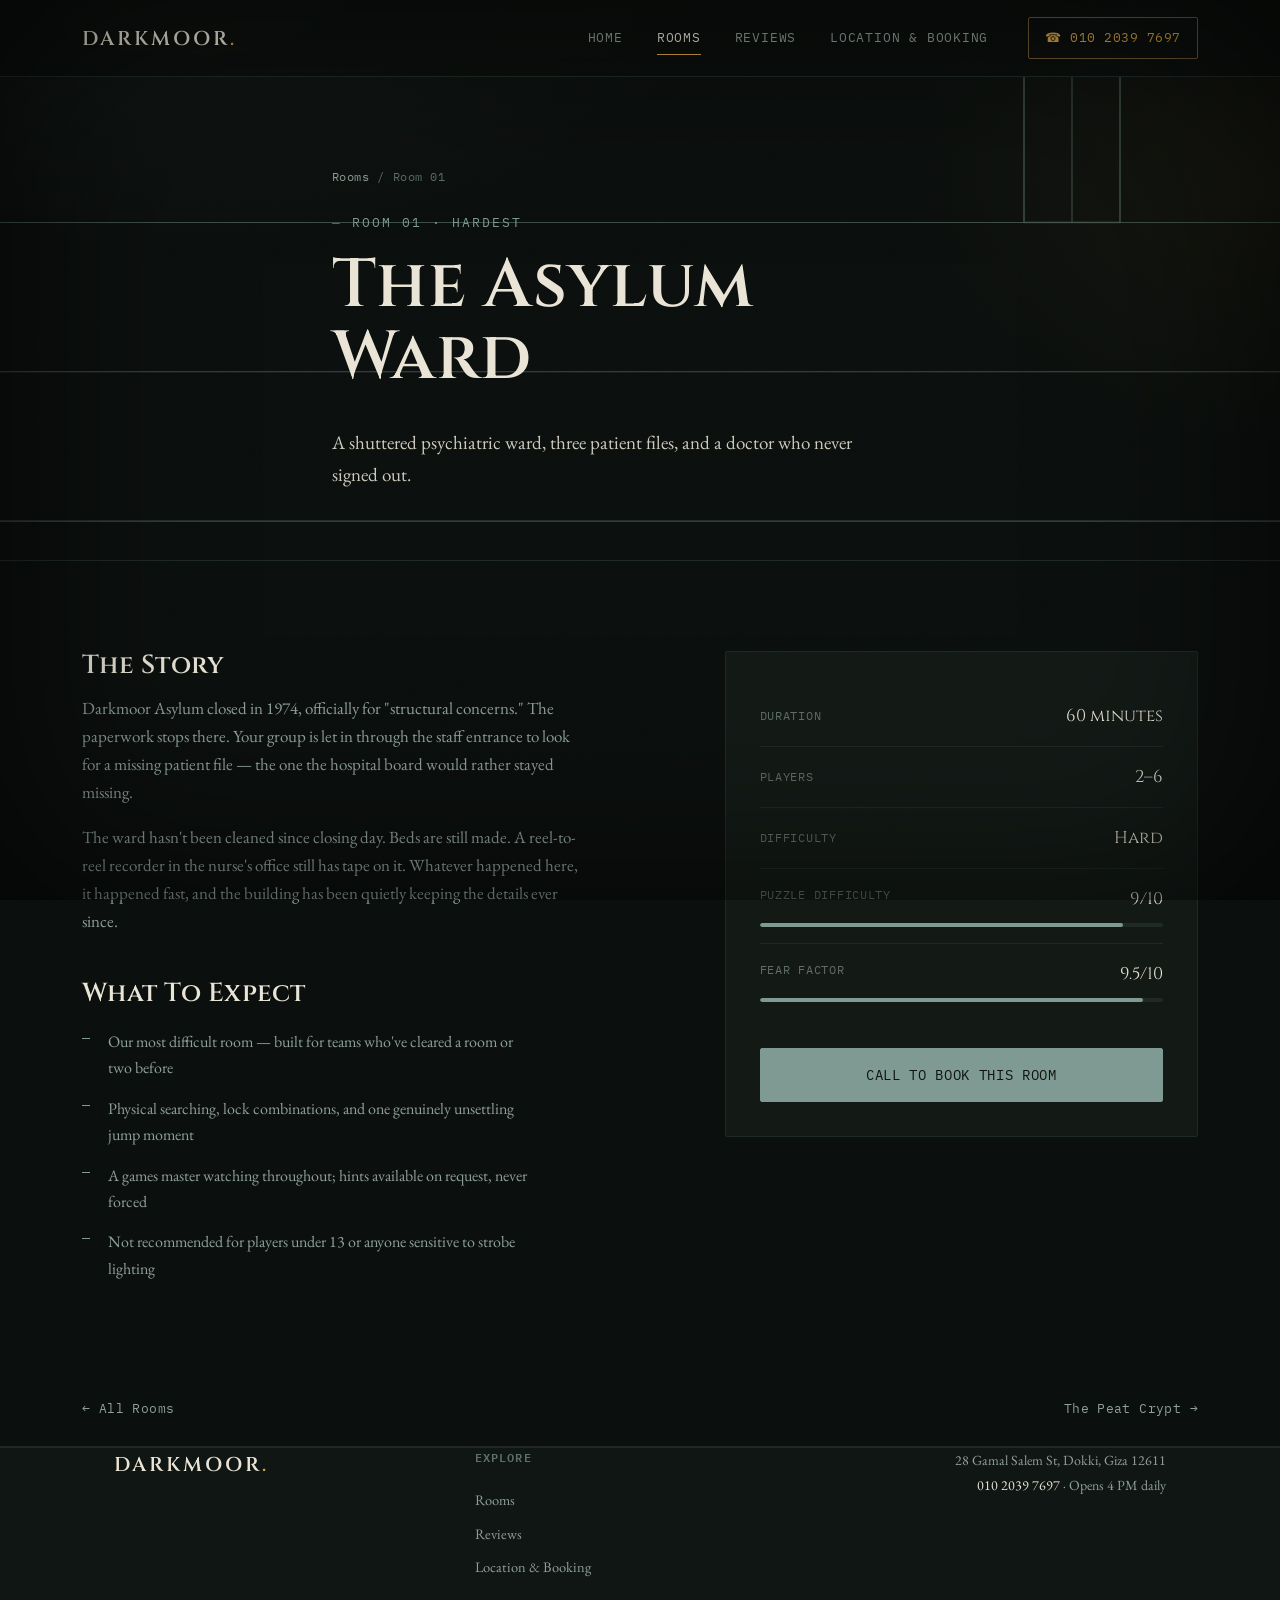
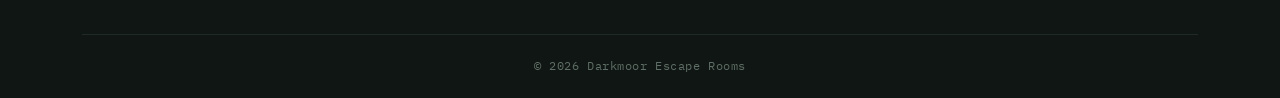
==== asylum-ward.html @ d8e2b0bd "Add files via upload" ====
<!DOCTYPE html>
<html lang="en" dir="ltr">
<head>
<meta charset="UTF-8">
<meta name="viewport" content="width=device-width, initial-scale=1.0">
<title>The Asylum Ward — Darkmoor Escape Rooms</title>
<meta name="description" content="The Asylum Ward: Darkmoor's hardest room. A shuttered psychiatric ward for 2–6 players, 60 minutes.">
<link rel="preconnect" href="https://fonts.googleapis.com">
<link rel="preconnect" href="https://fonts.gstatic.com" crossorigin>
<link href="https://fonts.googleapis.com/css2?family=Cinzel:wght@400;500;600;700&family=Cinzel+Decorative:wght@700;900&family=EB+Garamond:ital,wght@0,400;0,500;0,600;1,400&family=IBM+Plex+Mono:wght@400;500&display=swap" rel="stylesheet">
<link rel="stylesheet" href="styles.css">
</head>
<body class="room-asylum">

<div class="grain" aria-hidden="true"></div>

<header class="site">
  <div class="nav">
    <a href="index.html" class="brand"><span class="mark">DARKMOOR<span class="dot">.</span></span></a>
    <button class="nav-toggle" aria-label="Toggle menu" aria-expanded="false"><span></span><span></span><span></span></button>
    <nav class="links" aria-label="Primary">
      <a href="index.html">Home</a>
      <a href="rooms.html" aria-current="page">Rooms</a>
      <a href="reviews.html">Reviews</a>
      <a href="location.html">Location &amp; Booking</a>
    </nav>
    <a class="nav-call" href="tel:01020397697">☎ 010 2039 7697</a>
  </div>
</header>

<main>
  <section class="room-hero">
    <svg class="room-hero-art" viewBox="0 0 1200 700" preserveAspectRatio="xMidYMid slice" aria-hidden="true">
      <line x1="0" y1="120" x2="1200" y2="120" stroke="#3a4a42" stroke-width="1"/>
      <line x1="0" y1="260" x2="1200" y2="260" stroke="#3a4a42" stroke-width="1"/>
      <line x1="0" y1="400" x2="1200" y2="400" stroke="#3a4a42" stroke-width="1"/>
      <line x1="0" y1="540" x2="1200" y2="540" stroke="#3a4a42" stroke-width="1"/>
      <rect x="960" y="120" width="90" height="140" fill="none" stroke="#7e9a92" stroke-width="1.4"/>
      <line x1="1005" y1="120" x2="1005" y2="260" stroke="#7e9a92" stroke-width="1"/>
    </svg>
    <div class="wrap room-hero-content">
      <div class="breadcrumb"><a href="rooms.html">Rooms</a><span class="sep">/</span>Room 01</div>
      <span class="eyebrow">Room 01 · Hardest</span>
      <h1>The Asylum Ward</h1>
      <p class="lede">A shuttered psychiatric ward, three patient files, and a doctor who never signed out.</p>
    </div>
  </section>

  <section class="room-body">
    <div class="wrap grid">
      <div>
        <h2 style="font-size:26px;">The Story</h2>
        <p>Darkmoor Asylum closed in 1974, officially for "structural concerns." The paperwork stops there. Your group is let in through the staff entrance to look for a missing patient file — the one the hospital board would rather stayed missing.</p>
        <p>The ward hasn't been cleaned since closing day. Beds are still made. A reel-to-reel recorder in the nurse's office still has tape on it. Whatever happened here, it happened fast, and the building has been quietly keeping the details ever since.</p>

        <h2 style="font-size:26px; margin-top:44px;">What To Expect</h2>
        <ul class="expect">
          <li>Our most difficult room — built for teams who've cleared a room or two before</li>
          <li>Physical searching, lock combinations, and one genuinely unsettling jump moment</li>
          <li>A games master watching throughout; hints available on request, never forced</li>
          <li>Not recommended for players under 13 or anyone sensitive to strobe lighting</li>
        </ul>
      </div>

      <aside class="spec-panel">
        <div class="row"><span class="k">Duration</span><span class="v">60 minutes</span></div>
        <div class="row"><span class="k">Players</span><span class="v">2–6</span></div>
        <div class="row"><span class="k">Difficulty</span><span class="v">Hard</span></div>
        <div class="row" style="display:block;">
          <div style="display:flex; justify-content:space-between;"><span class="k">Puzzle Difficulty</span><span class="v">9/10</span></div>
          <div class="gauge"><i style="width:90%;"></i></div>
        </div>
        <div class="row" style="display:block; border-bottom:none;">
          <div style="display:flex; justify-content:space-between;"><span class="k">Fear Factor</span><span class="v">9.5/10</span></div>
          <div class="gauge"><i style="width:95%;"></i></div>
        </div>
        <a class="btn btn-primary" href="tel:01020397697">Call to Book This Room</a>
      </aside>
    </div>
  </section>

  <section class="room-nav-strip">
    <div class="wrap">
      <a href="rooms.html">← All Rooms</a>
      <a class="next" href="peat-crypt.html">The Peat Crypt →</a>
    </div>
  </section>
</main>

<footer class="site">
  <div class="wrap">
    <div class="foot-grid" style="border-top:none; padding-top:0;">
      <a href="index.html" class="brand"><span class="mark">DARKMOOR<span class="dot">.</span></span></a>
      <div class="foot-col">
        <h4>Explore</h4>
        <a href="rooms.html">Rooms</a>
        <a href="reviews.html">Reviews</a>
        <a href="location.html">Location &amp; Booking</a>
      </div>
      <div class="foot-meta">
        28 Gamal Salem St, Dokki, Giza 12611<br>
        <a href="tel:01020397697">010 2039 7697</a> · Opens 4 PM daily
      </div>
    </div>
    <div class="foot-bottom">© 2026 Darkmoor Escape Rooms</div>
  </div>
</footer>

<script src="main.js"></script>
</body>
</html>
---- styles.css ----
/* ==========================================================================
   DARKMOOR ESCAPE ROOMS
   Tokens: bg #0d1210 / panel #141b17 / ink #e9e4d6 / dim #93a099
   line #3a4a42 / gold #d9a441
   Room accents — asylum #7e9a92 · crypt #c2a15a · lab #93a563 · cottage #c97a43
   Display: Cinzel Decorative · Heading: Cinzel · Body: EB Garamond · Data: IBM Plex Mono
   ========================================================================== */

:root{
  --bg: #0b0f0d;
  --bg-alt: #101613;
  --panel: #131a16;
  --panel-2: #17201b;
  --ink: #e9e4d6;
  --dim: #8fa098;
  --dim-2: #5f6f67;
  --line: #2c3a34;
  --line-soft: #202a25;
  --gold: #d9a441;
  --gold-soft: #a9863f;
  --gold-dim: #6e5a30;

  --asylum: #7e9a92;
  --crypt: #c2a15a;
  --lab: #93a563;
  --cottage: #c97a43;
  --accent: var(--gold);

  --display: 'Cinzel Decorative', 'Cinzel', serif;
  --heading: 'Cinzel', serif;
  --body: 'EB Garamond', serif;
  --mono: 'IBM Plex Mono', monospace;
  --arabic: 'Traditional Arabic', 'Segoe UI', Tahoma, serif;

  --wrap: 1180px;
  --ease: cubic-bezier(.22,.7,.2,1);
}

*, *::before, *::after{ box-sizing: border-box; }
html{ scroll-behavior: smooth; }
@media (prefers-reduced-motion: reduce){
  html{ scroll-behavior: auto; }
  *, *::before, *::after{ animation-duration: 0.001ms !important; animation-iteration-count: 1 !important; transition-duration: 0.001ms !important; scroll-behavior: auto !important; }
}

body{
  margin: 0;
  background: var(--bg);
  color: var(--ink);
  font-family: var(--body);
  font-size: 17px;
  line-height: 1.65;
  -webkit-font-smoothing: antialiased;
  overflow-x: hidden;
}

/* ---- background wash ---------------------------------------------- */
body{
  background-image:
    radial-gradient(ellipse 900px 500px at 15% -5%, rgba(126,154,146,0.07), transparent 60%),
    radial-gradient(ellipse 700px 500px at 100% 20%, rgba(217,164,65,0.05), transparent 55%);
  background-attachment: fixed;
}

a{ color: inherit; text-decoration: none; }
ul{ margin: 0; padding: 0; list-style: none; }
img, svg{ display: block; max-width: 100%; }
button{ font: inherit; color: inherit; background: none; border: none; cursor: pointer; }
input, select, textarea{ font: inherit; color: inherit; }

h1, h2, h3, h4{
  font-family: var(--heading);
  font-weight: 600;
  letter-spacing: 0.01em;
  margin: 0 0 0.5em;
  color: var(--ink);
}
h1{ font-size: clamp(38px, 6vw, 68px); line-height: 1.05; letter-spacing: 0.005em; }
h2{ font-size: clamp(28px, 3.6vw, 42px); line-height: 1.15; }
h3{ font-family: var(--heading); font-size: 22px; font-weight: 600; }

p{ margin: 0 0 1em; color: var(--dim); max-width: 62ch; }
p:last-child{ margin-bottom: 0; }

.wrap{ max-width: var(--wrap); margin: 0 auto; padding: 0 32px; }

.eyebrow{
  display: inline-block;
  font-family: var(--mono);
  font-size: 12.5px;
  letter-spacing: 0.16em;
  text-transform: uppercase;
  color: var(--gold);
  margin-bottom: 18px;
}
.eyebrow::before{ content: '— '; color: var(--gold-dim); }

.lede{ font-size: 19px; color: var(--ink); opacity: 0.88; max-width: 58ch; }

/* ---- grain / atmosphere overlay ------------------------------------ */
.grain{
  position: fixed;
  inset: 0;
  z-index: 999;
  pointer-events: none;
  opacity: 0.05;
  mix-blend-mode: overlay;
  background-image: url("data:image/svg+xml;utf8,<svg xmlns='http://www.w3.org/2000/svg' width='180' height='180'><filter id='n'><feTurbulence type='fractalNoise' baseFrequency='0.9' numOctaves='2' stitchTiles='stitch'/></filter><rect width='100%25' height='100%25' filter='url(%23n)'/></svg>");
  animation: grain-shift 9s steps(6) infinite;
}
@keyframes grain-shift{
  0%{ transform: translate(0,0); }
  20%{ transform: translate(-2%,2%); }
  40%{ transform: translate(2%,-1%); }
  60%{ transform: translate(-1%,-2%); }
  80%{ transform: translate(2%,1%); }
  100%{ transform: translate(0,0); }
}
body::after{
  content: '';
  position: fixed;
  inset: 0;
  z-index: 998;
  pointer-events: none;
  box-shadow: inset 0 0 220px rgba(0,0,0,0.75);
}

/* ==========================================================================
   HEADER / NAV
   ========================================================================== */
header.site{
  position: sticky;
  top: 0;
  z-index: 500;
  background: rgba(11,15,13,0.82);
  backdrop-filter: blur(10px);
  -webkit-backdrop-filter: blur(10px);
  border-bottom: 1px solid var(--line-soft);
}
.nav{
  max-width: var(--wrap);
  margin: 0 auto;
  padding: 0 32px;
  height: 76px;
  display: flex;
  align-items: center;
  gap: 40px;
}
.brand{ display: flex; align-items: center; margin-right: auto; }
.brand .mark{
  font-family: var(--heading);
  font-weight: 600;
  font-size: 20px;
  letter-spacing: 0.15em;
  color: var(--ink);
}
.brand .dot{ color: var(--gold); }

.links{ display: flex; gap: 34px; }
.links a{
  font-family: var(--mono);
  font-size: 13px;
  letter-spacing: 0.06em;
  text-transform: uppercase;
  color: var(--dim);
  position: relative;
  padding: 6px 0;
  transition: color 0.2s var(--ease);
}
.links a::after{
  content: '';
  position: absolute;
  left: 0; right: 100%;
  bottom: 0;
  height: 1px;
  background: var(--gold);
  transition: right 0.28s var(--ease);
}
.links a:hover, .links a[aria-current="page"]{ color: var(--ink); }
.links a:hover::after, .links a[aria-current="page"]::after{ right: 0; }

.nav-call{
  font-family: var(--mono);
  font-size: 13px;
  letter-spacing: 0.04em;
  color: var(--gold);
  white-space: nowrap;
  border: 1px solid var(--gold-dim);
  padding: 9px 16px;
  border-radius: 2px;
  transition: background 0.2s var(--ease), border-color 0.2s var(--ease);
}
.nav-call:hover{ background: rgba(217,164,65,0.1); border-color: var(--gold); }

.nav-toggle{
  display: none;
  width: 34px; height: 34px;
  position: relative;
  flex-shrink: 0;
}
.nav-toggle span{
  position: absolute;
  left: 6px; right: 6px;
  height: 1px;
  background: var(--ink);
  transition: transform 0.25s var(--ease), opacity 0.2s var(--ease), top 0.25s var(--ease);
}
.nav-toggle span:nth-child(1){ top: 11px; }
.nav-toggle span:nth-child(2){ top: 17px; }
.nav-toggle span:nth-child(3){ top: 23px; }
.nav-toggle[aria-expanded="true"] span:nth-child(1){ top: 17px; transform: rotate(45deg); }
.nav-toggle[aria-expanded="true"] span:nth-child(2){ opacity: 0; }
.nav-toggle[aria-expanded="true"] span:nth-child(3){ top: 17px; transform: rotate(-45deg); }

/* ==========================================================================
   BUTTONS
   ========================================================================== */
.btn{
  display: inline-flex;
  align-items: center;
  gap: 8px;
  font-family: var(--mono);
  font-size: 13.5px;
  letter-spacing: 0.05em;
  text-transform: uppercase;
  padding: 15px 26px;
  border-radius: 2px;
  transition: transform 0.2s var(--ease), background 0.2s var(--ease), border-color 0.2s var(--ease), color 0.2s var(--ease);
  white-space: nowrap;
}
.btn-primary{
  background: var(--gold);
  color: #171008;
  border: 1px solid var(--gold);
}
.btn-primary:hover{ background: #e9b656; transform: translateY(-1px); }
.btn-ghost{
  background: transparent;
  color: var(--ink);
  border: 1px solid var(--line);
}
.btn-ghost:hover{ border-color: var(--gold-soft); color: var(--gold); transform: translateY(-1px); }

.hero-actions{ display: flex; gap: 16px; flex-wrap: wrap; margin-top: 34px; }

/* ==========================================================================
   HOME HERO
   ========================================================================== */
.hero{
  position: relative;
  min-height: 92vh;
  display: flex;
  align-items: center;
  justify-content: center;
  overflow: hidden;
  border-bottom: 1px solid var(--line-soft);
}
.hero-topo{
  position: absolute;
  inset: 0;
  width: 100%; height: 100%;
  opacity: 0.55;
}
.hero-lantern-path{
  opacity: 0.85;
  stroke-dasharray: 6 10;
  animation: lantern-flicker 5s ease-in-out infinite, lantern-travel 14s linear infinite;
  filter: drop-shadow(0 0 6px rgba(217,164,65,0.55));
}
@keyframes lantern-flicker{
  0%, 100%{ opacity: 0.55; }
  8%{ opacity: 0.9; }
  20%{ opacity: 0.5; }
  32%{ opacity: 0.95; }
  50%{ opacity: 0.6; }
  74%{ opacity: 0.85; }
}
@keyframes lantern-travel{
  to{ stroke-dashoffset: -320; }
}

.hero-content{
  position: relative;
  z-index: 2;
  text-align: center;
  max-width: 760px;
  padding: 0 24px;
}
.hero-content h1{
  font-family: var(--display);
  font-weight: 700;
  font-size: clamp(52px, 10vw, 108px);
  letter-spacing: 0.03em;
  color: var(--ink);
  text-shadow: 0 0 40px rgba(217,164,65,0.18);
}
.hero-content h1 span{ color: var(--gold); }
.hero-content .eyebrow{ display: block; margin-bottom: 22px; }
.arabic-name{
  font-family: var(--arabic);
  font-size: 18px;
  color: var(--dim);
  letter-spacing: 0.02em;
  margin: 10px 0 0;
}
.tagline{
  font-family: var(--body);
  font-style: italic;
  font-size: 20px;
  color: var(--ink);
  opacity: 0.85;
  margin: 26px auto 0;
  max-width: 46ch;
}
.hero .hero-actions{ justify-content: center; }

.hero-rating{
  margin-top: 38px;
  display: flex;
  align-items: center;
  justify-content: center;
  gap: 12px;
  font-family: var(--mono);
  font-size: 12.5px;
  color: var(--dim);
  letter-spacing: 0.03em;
}
.hero-rating .stars{ color: var(--gold); letter-spacing: 2px; font-size: 14px; }

.scroll-cue{
  position: absolute;
  bottom: 30px;
  left: 50%;
  transform: translateX(-50%);
  font-family: var(--mono);
  font-size: 11px;
  letter-spacing: 0.12em;
  text-transform: uppercase;
  color: var(--dim-2);
  animation: cue-bob 2.4s ease-in-out infinite;
}
@keyframes cue-bob{
  0%, 100%{ transform: translate(-50%, 0); opacity: 0.5; }
  50%{ transform: translate(-50%, 8px); opacity: 1; }
}

/* ==========================================================================
   SECTION LAYOUT GENERICS
   ========================================================================== */
section{ padding: 100px 0; }
.section-head{ max-width: 640px; margin-bottom: 56px; }
.section-head p{ margin-top: 14px; }

.grid{
  display: grid;
  grid-template-columns: 1.1fr 0.9fr;
  gap: 64px;
  align-items: start;
}

/* ---- overview ------------------------------------------------------ */
.overview{ border-bottom: 1px solid var(--line-soft); }
.overview .grid{ align-items: center; }
.stat-row{
  display: flex;
  gap: 44px;
  margin-top: 40px;
  padding-top: 32px;
  border-top: 1px solid var(--line-soft);
}
.stat{ display: flex; flex-direction: column; }
.stat .n{ font-family: var(--heading); font-size: 38px; color: var(--gold); line-height: 1; }
.stat .l{ font-family: var(--mono); font-size: 11.5px; letter-spacing: 0.06em; text-transform: uppercase; color: var(--dim-2); margin-top: 8px; }

.seal-frame{
  aspect-ratio: 1;
  max-width: 320px;
  margin: 0 auto;
  border: 1px solid var(--line);
  border-radius: 50%;
  display: flex;
  align-items: center;
  justify-content: center;
  position: relative;
}
.seal-frame::before{
  content: '';
  position: absolute;
  inset: 16px;
  border: 1px solid var(--line-soft);
  border-radius: 50%;
}
.seal-frame .inner{ display: flex; flex-direction: column; align-items: center; gap: 6px; }
.seal-frame .big{ font-family: var(--display); font-size: 52px; color: var(--gold); line-height: 1; }
.seal-frame .stars{ color: var(--gold); letter-spacing: 3px; font-size: 15px; }
.seal-frame .sub{ font-family: var(--mono); font-size: 11px; letter-spacing: 0.1em; text-transform: uppercase; color: var(--dim-2); margin-top: 4px; }

/* ==========================================================================
   ROOM CARDS
   ========================================================================== */
.room-list{
  display: grid;
  grid-template-columns: repeat(2, 1fr);
  border-top: 1px solid var(--line-soft);
  border-left: 1px solid var(--line-soft);
}
.room-card{
  --room-accent: var(--gold);
  position: relative;
  padding: 44px 40px;
  border-right: 1px solid var(--line-soft);
  border-bottom: 1px solid var(--line-soft);
  display: flex;
  flex-direction: column;
  min-height: 300px;
  transition: background 0.3s var(--ease);
  overflow: hidden;
}
.room-card::before{
  content: '';
  position: absolute;
  top: 0; left: 0; right: 0;
  height: 2px;
  background: var(--room-accent);
  transform: scaleX(0);
  transform-origin: left;
  transition: transform 0.4s var(--ease);
}
.room-card:hover{ background: var(--panel); }
.room-card:hover::before{ transform: scaleX(1); }
.room-card:nth-child(1){ --room-accent: var(--asylum); }
.room-card:nth-child(2){ --room-accent: var(--crypt); }
.room-card:nth-child(3){ --room-accent: var(--lab); }
.room-card:nth-child(4){ --room-accent: var(--cottage); }

.room-card .index{
  font-family: var(--mono);
  font-size: 12px;
  letter-spacing: 0.1em;
  color: var(--room-accent);
}
.room-card h3{ margin: 14px 0 12px; font-size: 25px; }
.room-card .desc{ font-size: 15.5px; margin-bottom: auto; }
.room-meta{
  display: flex;
  gap: 26px;
  margin: 28px 0 20px;
  padding-top: 20px;
  border-top: 1px solid var(--line-soft);
}
.room-meta span{
  display: flex;
  flex-direction: column;
  font-family: var(--mono);
  font-size: 10.5px;
  letter-spacing: 0.06em;
  text-transform: uppercase;
  color: var(--dim-2);
  gap: 4px;
}
.room-meta b{ font-size: 16px; color: var(--ink); font-weight: 500; }
.room-card .enter{
  font-family: var(--mono);
  font-size: 13px;
  letter-spacing: 0.04em;
  color: var(--room-accent);
  display: flex;
  align-items: center;
  gap: 8px;
  transition: gap 0.25s var(--ease);
}
.room-card:hover .enter{ gap: 14px; }

/* ==========================================================================
   REVIEWS (shared: home + reviews page)
   ========================================================================== */
.review-grid{
  display: grid;
  grid-template-columns: repeat(3, 1fr);
  gap: 24px;
}
.review-card{
  background: var(--panel);
  border: 1px solid var(--line-soft);
  padding: 30px 28px;
  border-radius: 2px;
  display: flex;
  flex-direction: column;
}
.review-card .stars{ color: var(--gold); letter-spacing: 3px; font-size: 14px; margin-bottom: 16px; }
.review-card p{
  font-style: italic;
  color: var(--ink);
  opacity: 0.9;
  font-size: 16.5px;
  margin-bottom: 20px;
}
.review-card .who{
  margin-top: auto;
  font-family: var(--mono);
  font-size: 12px;
  letter-spacing: 0.03em;
  color: var(--dim-2);
  padding-top: 16px;
  border-top: 1px solid var(--line-soft);
}

.review-filter{
  display: flex;
  flex-wrap: wrap;
  gap: 10px;
  margin-bottom: 44px;
}
.chip{
  font-family: var(--mono);
  font-size: 12.5px;
  letter-spacing: 0.04em;
  text-transform: uppercase;
  padding: 9px 18px;
  border: 1px solid var(--line);
  border-radius: 999px;
  color: var(--dim);
  transition: all 0.2s var(--ease);
}
.chip:hover{ border-color: var(--gold-soft); color: var(--ink); }
.chip[aria-pressed="true"]{ background: var(--gold); border-color: var(--gold); color: #171008; }
.review-card[hidden]{ display: none; }

/* ==========================================================================
   LOCATION
   ========================================================================== */
.loc-grid{
  display: grid;
  grid-template-columns: 1fr 1fr;
  gap: 40px;
  align-items: stretch;
}
.card-panel{
  background: var(--panel);
  border: 1px solid var(--line-soft);
  padding: 40px;
  border-radius: 2px;
}
.field{ margin-bottom: 26px; }
.field .k{
  font-family: var(--mono);
  font-size: 11px;
  letter-spacing: 0.1em;
  text-transform: uppercase;
  color: var(--dim-2);
  margin-bottom: 8px;
}
.field .v{ font-size: 18px; color: var(--ink); }
.field .v.mono{ font-family: var(--mono); font-size: 16px; }
.field .v.arabic{ font-family: var(--arabic); font-size: 17px; direction: rtl; }
.field .v a:hover{ color: var(--gold); }

table.hours{ width: 100%; border-collapse: collapse; font-size: 15px; }
table.hours td{ padding: 9px 0; border-bottom: 1px solid var(--line-soft); color: var(--dim); }
table.hours td:last-child{ text-align: right; font-family: var(--mono); font-size: 13.5px; color: var(--ink); }
table.hours tr:last-child td{ border-bottom: none; }
table.hours tr.today td{ color: var(--gold); }
table.hours tr.today td:last-child{ color: var(--gold); }

.map-render{
  position: relative;
  border: 1px solid var(--line-soft);
  border-radius: 2px;
  overflow: hidden;
  min-height: 320px;
  background: var(--bg-alt);
}
.map-render svg{ position: absolute; inset: 0; width: 100%; height: 100%; opacity: 0.6; }
.map-render .pin{
  position: absolute;
  top: 50%; left: 50%;
  transform: translate(-50%, -50%);
  display: flex;
  flex-direction: column;
  align-items: center;
  gap: 8px;
}
.map-render .dot{
  width: 14px; height: 14px;
  border-radius: 50%;
  background: var(--gold);
  box-shadow: 0 0 0 6px rgba(217,164,65,0.18), 0 0 24px rgba(217,164,65,0.55);
  animation: pin-pulse 2.6s ease-in-out infinite;
}
@keyframes pin-pulse{
  0%, 100%{ box-shadow: 0 0 0 6px rgba(217,164,65,0.18), 0 0 24px rgba(217,164,65,0.55); }
  50%{ box-shadow: 0 0 0 10px rgba(217,164,65,0.08), 0 0 32px rgba(217,164,65,0.75); }
}
.map-render .label{ font-family: var(--heading); font-size: 15px; letter-spacing: 0.06em; color: var(--ink); }
.map-render .plus{ font-family: var(--mono); font-size: 11.5px; color: var(--dim-2); }

/* ---- booking form ---------------------------------------------- */
.book-form{ display: flex; flex-direction: column; gap: 22px; }
.two-col{ display: grid; grid-template-columns: 1fr 1fr; gap: 22px; }
.book-form label{
  display: block;
  font-family: var(--mono);
  font-size: 11.5px;
  letter-spacing: 0.08em;
  text-transform: uppercase;
  color: var(--dim-2);
  margin-bottom: 9px;
}
.book-form input, .book-form select{
  width: 100%;
  background: var(--bg-alt);
  border: 1px solid var(--line);
  color: var(--ink);
  padding: 13px 14px;
  border-radius: 2px;
  font-size: 15.5px;
  transition: border-color 0.2s var(--ease);
}
.book-form input:focus, .book-form select:focus{
  outline: none;
  border-color: var(--gold-soft);
}
.book-form select{ appearance: none; cursor: pointer; }
.book-form .note{
  font-family: var(--mono);
  font-size: 13px;
  color: var(--gold);
  min-height: 1.2em;
  margin: 0;
}
.book-form .note.error{ color: #c96a5a; }

/* ---- faq ------------------------------------------------------- */
.faq-item{
  border-bottom: 1px solid var(--line-soft);
  padding: 22px 0;
}
.faq-item summary{
  cursor: pointer;
  list-style: none;
  display: flex;
  justify-content: space-between;
  align-items: center;
  gap: 20px;
}
.faq-item summary::-webkit-details-marker{ display: none; }
.faq-item summary h3{ margin: 0; font-size: 18px; font-weight: 500; }
.faq-item summary::after{
  content: '+';
  font-family: var(--mono);
  font-size: 20px;
  color: var(--gold);
  flex-shrink: 0;
  transition: transform 0.25s var(--ease);
}
.faq-item[open] summary::after{ transform: rotate(45deg); }
.faq-item p{ margin-top: 16px; max-width: 60ch; }

/* ==========================================================================
   PAGE HERO (rooms / reviews / location index pages)
   ========================================================================== */
.page-hero{ padding: 78px 0 20px; }
.accent-line{ width: 46px; height: 2px; background: var(--gold); margin-bottom: 26px; }
.page-hero p{ margin-top: 18px; font-size: 18px; }

/* ==========================================================================
   ROOM DETAIL PAGES
   ========================================================================== */
.room-hero{
  position: relative;
  padding: 90px 0 70px;
  overflow: hidden;
  border-bottom: 1px solid var(--line-soft);
}
.room-hero-art{
  position: absolute;
  inset: 0;
  width: 100%; height: 100%;
  opacity: 0.5;
}
.room-hero-content{ position: relative; z-index: 2; max-width: 680px; }
.breadcrumb{
  font-family: var(--mono);
  font-size: 12px;
  letter-spacing: 0.04em;
  color: var(--dim-2);
  margin-bottom: 20px;
}
.breadcrumb a{ color: var(--dim); }
.breadcrumb a:hover{ color: var(--gold); }
.breadcrumb .sep{ margin: 0 8px; color: var(--dim-2); }

/* per-room accent binding */
body.room-asylum{ --accent: var(--asylum); }
body.room-crypt{ --accent: var(--crypt); }
body.room-lab{ --accent: var(--lab); }
body.room-cottage{ --accent: var(--cottage); }
body[class^="room-"] .eyebrow{ color: var(--accent); }
body[class^="room-"] .eyebrow::before{ color: var(--accent); opacity: 0.6; }
body[class^="room-"] .room-hero-art *{ stroke: var(--accent) !important; opacity: 0.9; }
body[class^="room-"] .breadcrumb a:hover{ color: var(--accent); }

.room-body{ padding: 90px 0; }
.expect{ margin-top: 20px; display: flex; flex-direction: column; gap: 14px; }
.expect li{
  position: relative;
  padding-left: 26px;
  color: var(--dim);
  font-size: 16px;
  max-width: 56ch;
}
.expect li::before{
  content: '';
  position: absolute;
  left: 0; top: 9px;
  width: 8px; height: 1px;
  background: var(--accent);
}

.spec-panel{
  background: var(--panel);
  border: 1px solid var(--line-soft);
  padding: 34px;
  border-radius: 2px;
  position: sticky;
  top: 100px;
}
.spec-panel .row{
  display: flex;
  justify-content: space-between;
  align-items: center;
  padding: 16px 0;
  border-bottom: 1px solid var(--line-soft);
}
.spec-panel .row .k{
  font-family: var(--mono);
  font-size: 12px;
  letter-spacing: 0.06em;
  text-transform: uppercase;
  color: var(--dim-2);
}
.spec-panel .row .v{ font-family: var(--heading); font-size: 17px; color: var(--ink); }
.spec-panel .gauge{
  margin-top: 10px;
  height: 4px;
  background: var(--line-soft);
  border-radius: 2px;
  overflow: hidden;
}
.spec-panel .gauge i{
  display: block;
  height: 100%;
  background: var(--accent);
  border-radius: 2px;
}
.spec-panel .btn-primary{
  display: flex;
  justify-content: center;
  width: 100%;
  margin-top: 30px;
  background: var(--accent);
  border-color: var(--accent);
  color: #10140f;
}
.spec-panel .btn-primary:hover{ filter: brightness(1.12); }

.room-nav-strip{
  border-bottom: 1px solid var(--line-soft);
  padding: 26px 0;
}
.room-nav-strip .wrap{
  display: flex;
  justify-content: space-between;
  font-family: var(--mono);
  font-size: 13px;
  letter-spacing: 0.03em;
  color: var(--dim);
}
.room-nav-strip a:hover{ color: var(--gold); }
.room-nav-strip .next{ text-align: right; }

/* ==========================================================================
   FOOTER
   ========================================================================== */
footer.site{ border-top: 1px solid var(--line-soft); background: var(--bg-alt); }
.cta-block{
  text-align: center;
  max-width: 640px;
  margin: 0 auto;
  padding: 90px 32px 70px;
}
.cta-block .eyebrow{ display: block; }
.cta-block h2{ font-family: var(--display); font-size: clamp(30px, 4vw, 46px); }
.cta-block p{ margin: 18px auto 0; }
.cta-block .hero-actions{ justify-content: center; }

.foot-grid{
  max-width: var(--wrap);
  margin: 0 auto;
  padding: 50px 32px;
  border-top: 1px solid var(--line-soft);
  display: grid;
  grid-template-columns: 1fr 1fr 1fr;
  align-items: start;
  gap: 30px;
}
.foot-col h4{
  font-family: var(--mono);
  font-size: 11.5px;
  letter-spacing: 0.1em;
  text-transform: uppercase;
  color: var(--dim-2);
  margin-bottom: 16px;
}
.foot-col{ display: flex; flex-direction: column; }
.foot-col a{ color: var(--dim); font-size: 14.5px; padding: 5px 0; }
.foot-col a:hover{ color: var(--gold); }
.foot-meta{ font-size: 14px; color: var(--dim); text-align: right; line-height: 1.8; }
.foot-meta a{ color: var(--ink); }
.foot-meta a:hover{ color: var(--gold); }
.foot-bottom{
  text-align: center;
  padding: 22px 32px;
  border-top: 1px solid var(--line-soft);
  font-family: var(--mono);
  font-size: 11.5px;
  letter-spacing: 0.05em;
  color: var(--dim-2);
}

/* ==========================================================================
   RESPONSIVE
   ========================================================================== */
@media (max-width: 980px){
  .grid{ grid-template-columns: 1fr; gap: 44px; }
  .room-list{ grid-template-columns: 1fr; }
  .review-grid{ grid-template-columns: 1fr 1fr; }
  .loc-grid{ grid-template-columns: 1fr; }
  .foot-grid{ grid-template-columns: 1fr; text-align: left; }
  .foot-meta{ text-align: left; }
  .spec-panel{ position: static; }
}

@media (max-width: 720px){
  section{ padding: 66px 0; }
  .wrap{ padding: 0 22px; }
  .nav{ padding: 0 22px; gap: 18px; }
  .links{
    position: fixed;
    top: 76px; left: 0; right: 0;
    background: var(--bg);
    border-bottom: 1px solid var(--line-soft);
    flex-direction: column;
    gap: 0;
    padding: 8px 22px 18px;
    transform: translateY(-8px);
    opacity: 0;
    pointer-events: none;
    transition: all 0.25s var(--ease);
  }
  .links.open{ transform: translateY(0); opacity: 1; pointer-events: auto; }
  .links a{ padding: 14px 0; border-bottom: 1px solid var(--line-soft); width: 100%; }
  .nav-toggle{ display: block; }
  .nav-call{ display: none; }
  .review-grid{ grid-template-columns: 1fr; }
  .two-col{ grid-template-columns: 1fr; }
  .stat-row{ gap: 28px; flex-wrap: wrap; }
  .room-meta{ flex-wrap: wrap; gap: 20px 26px; }
  .cta-block{ padding: 70px 22px 54px; }
}
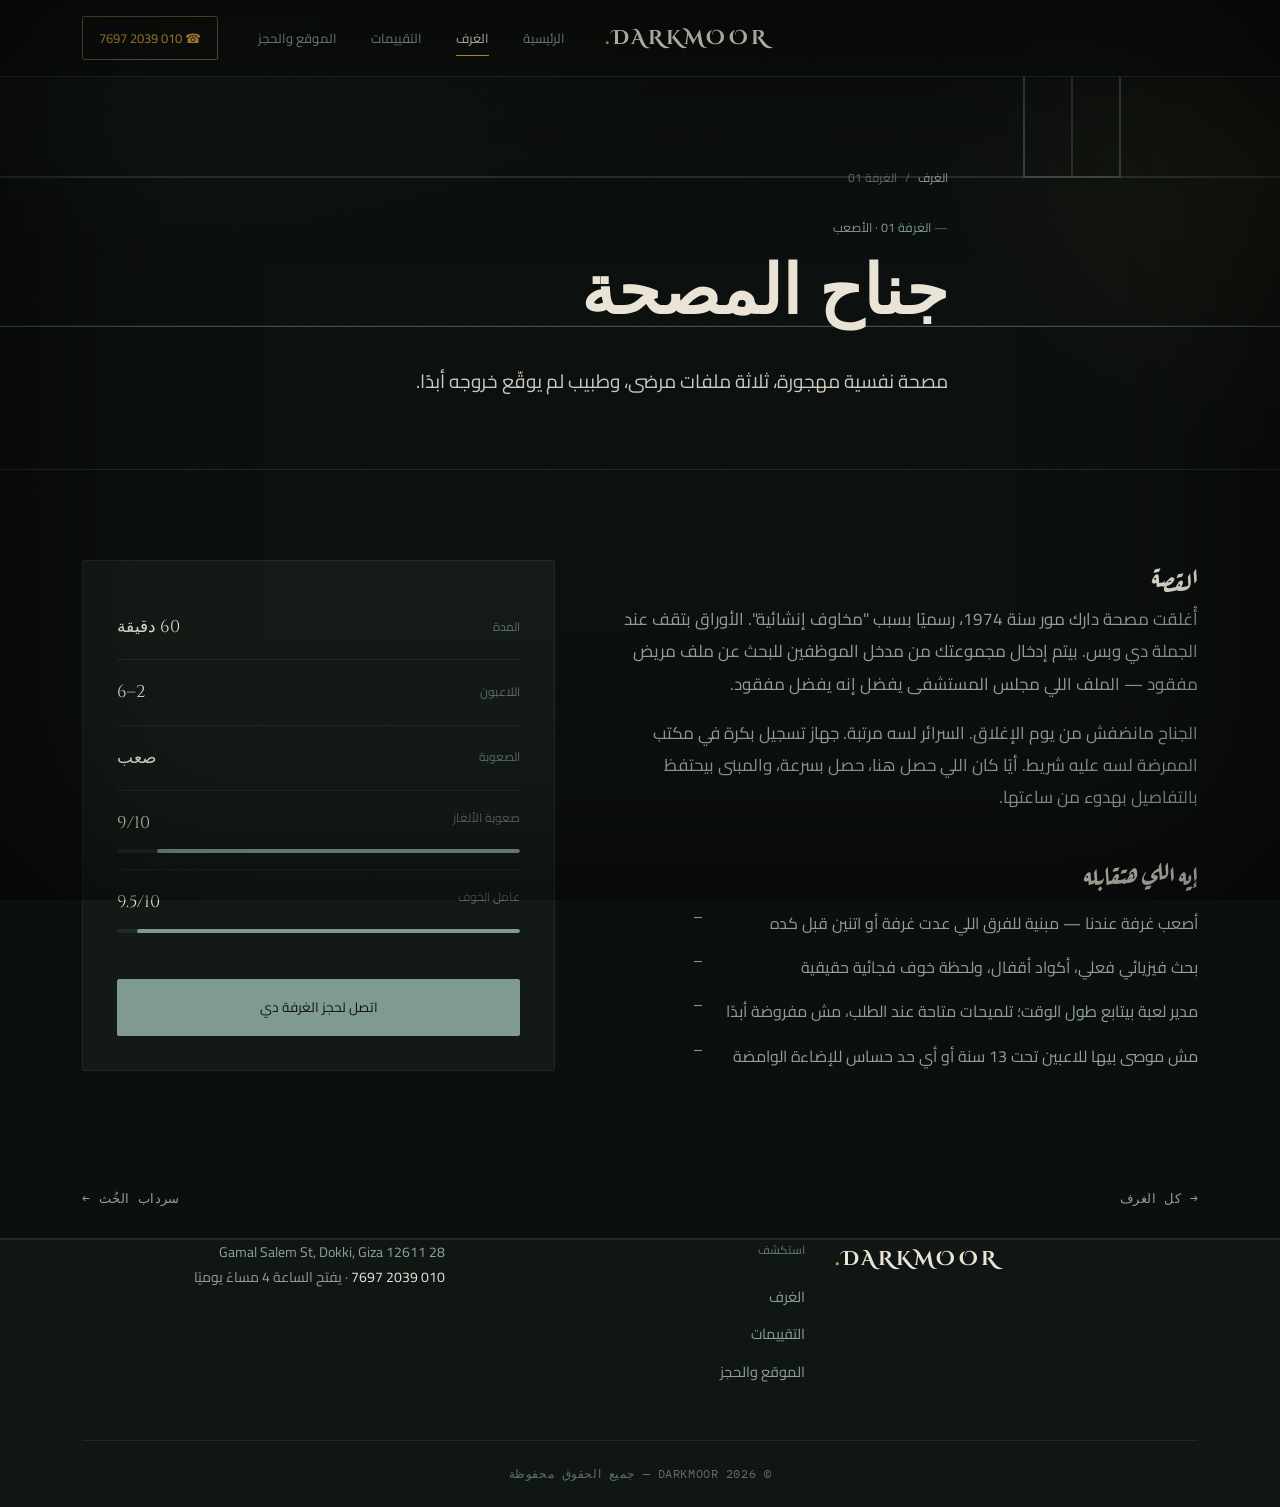
==== commit fc8c1fb0: "Add files via upload" ====
--- a/asylum-ward.html
+++ b/asylum-ward.html
@@ -1,13 +1,13 @@
 <!DOCTYPE html>
-<html lang="en" dir="ltr">
+<html lang="ar" dir="rtl">
 <head>
 <meta charset="UTF-8">
 <meta name="viewport" content="width=device-width, initial-scale=1.0">
-<title>The Asylum Ward — Darkmoor Escape Rooms</title>
-<meta name="description" content="The Asylum Ward: Darkmoor's hardest room. A shuttered psychiatric ward for 2–6 players, 60 minutes.">
+<title>جناح المصحة — دارك مور لغرف الهروب</title>
+<meta name="description" content="جناح المصحة: أصعب غرفة في دارك مور. مصحة نفسية مغلقة لـ 2–6 لاعبين، 60 دقيقة.">
 <link rel="preconnect" href="https://fonts.googleapis.com">
 <link rel="preconnect" href="https://fonts.gstatic.com" crossorigin>
-<link href="https://fonts.googleapis.com/css2?family=Cinzel:wght@400;500;600;700&family=Cinzel+Decorative:wght@700;900&family=EB+Garamond:ital,wght@0,400;0,500;0,600;1,400&family=IBM+Plex+Mono:wght@400;500&display=swap" rel="stylesheet">
+<link href="https://fonts.googleapis.com/css2?family=Cinzel:wght@400;500;600;700&family=Cinzel+Decorative:wght@700;900&family=EB+Garamond:ital,wght@0,400;1,400&family=IBM+Plex+Mono:wght@400;500&family=Aref+Ruqaa:wght@400;700&family=Cairo:wght@300;400;500;600;700&display=swap" rel="stylesheet">
 <link rel="stylesheet" href="styles.css">
 </head>
 <body class="room-asylum">
@@ -19,10 +19,10 @@
     <a href="index.html" class="brand"><span class="mark">DARKMOOR<span class="dot">.</span></span></a>
     <button class="nav-toggle" aria-label="Toggle menu" aria-expanded="false"><span></span><span></span><span></span></button>
     <nav class="links" aria-label="Primary">
-      <a href="index.html">Home</a>
-      <a href="rooms.html" aria-current="page">Rooms</a>
-      <a href="reviews.html">Reviews</a>
-      <a href="location.html">Location &amp; Booking</a>
+      <a href="index.html">الرئيسية</a>
+      <a href="rooms.html" aria-current="page">الغرف</a>
+      <a href="reviews.html">التقييمات</a>
+      <a href="location.html">الموقع والحجز</a>
     </nav>
     <a class="nav-call" href="tel:01020397697">☎ 010 2039 7697</a>
   </div>
@@ -39,50 +39,50 @@
       <line x1="1005" y1="120" x2="1005" y2="260" stroke="#7e9a92" stroke-width="1"/>
     </svg>
     <div class="wrap room-hero-content">
-      <div class="breadcrumb"><a href="rooms.html">Rooms</a><span class="sep">/</span>Room 01</div>
-      <span class="eyebrow">Room 01 · Hardest</span>
-      <h1>The Asylum Ward</h1>
-      <p class="lede">A shuttered psychiatric ward, three patient files, and a doctor who never signed out.</p>
+      <div class="breadcrumb"><a href="rooms.html">الغرف</a><span class="sep">/</span>الغرفة 01</div>
+      <span class="eyebrow">الغرفة 01 · الأصعب</span>
+      <h1>جناح المصحة</h1>
+      <p class="lede">مصحة نفسية مهجورة، ثلاثة ملفات مرضى، وطبيب لم يوقّع خروجه أبدًا.</p>
     </div>
   </section>
 
   <section class="room-body">
     <div class="wrap grid">
       <div>
-        <h2 style="font-size:26px;">The Story</h2>
-        <p>Darkmoor Asylum closed in 1974, officially for "structural concerns." The paperwork stops there. Your group is let in through the staff entrance to look for a missing patient file — the one the hospital board would rather stayed missing.</p>
-        <p>The ward hasn't been cleaned since closing day. Beds are still made. A reel-to-reel recorder in the nurse's office still has tape on it. Whatever happened here, it happened fast, and the building has been quietly keeping the details ever since.</p>
+        <h2 style="font-size:26px;">القصة</h2>
+        <p>أُغلقت مصحة دارك مور سنة 1974، رسميًا بسبب "مخاوف إنشائية". الأوراق بتقف عند الجملة دي وبس. بيتم إدخال مجموعتك من مدخل الموظفين للبحث عن ملف مريض مفقود — الملف اللي مجلس المستشفى يفضل إنه يفضل مفقود.</p>
+        <p>الجناح مانضفش من يوم الإغلاق. السرائر لسه مرتبة. جهاز تسجيل بكرة في مكتب الممرضة لسه عليه شريط. أيًا كان اللي حصل هنا، حصل بسرعة، والمبنى بيحتفظ بالتفاصيل بهدوء من ساعتها.</p>
 
-        <h2 style="font-size:26px; margin-top:44px;">What To Expect</h2>
+        <h2 style="font-size:26px; margin-top:44px;">إيه اللي هتقابله</h2>
         <ul class="expect">
-          <li>Our most difficult room — built for teams who've cleared a room or two before</li>
-          <li>Physical searching, lock combinations, and one genuinely unsettling jump moment</li>
-          <li>A games master watching throughout; hints available on request, never forced</li>
-          <li>Not recommended for players under 13 or anyone sensitive to strobe lighting</li>
+          <li>أصعب غرفة عندنا — مبنية للفرق اللي عدت غرفة أو اتنين قبل كده</li>
+          <li>بحث فيزيائي فعلي، أكواد أقفال، ولحظة خوف فجائية حقيقية</li>
+          <li>مدير لعبة بيتابع طول الوقت؛ تلميحات متاحة عند الطلب، مش مفروضة أبدًا</li>
+          <li>مش موصى بيها للاعبين تحت 13 سنة أو أي حد حساس للإضاءة الوامضة</li>
         </ul>
       </div>
 
       <aside class="spec-panel">
-        <div class="row"><span class="k">Duration</span><span class="v">60 minutes</span></div>
-        <div class="row"><span class="k">Players</span><span class="v">2–6</span></div>
-        <div class="row"><span class="k">Difficulty</span><span class="v">Hard</span></div>
+        <div class="row"><span class="k">المدة</span><span class="v">60 دقيقة</span></div>
+        <div class="row"><span class="k">اللاعبون</span><span class="v">2–6</span></div>
+        <div class="row"><span class="k">الصعوبة</span><span class="v">صعب</span></div>
         <div class="row" style="display:block;">
-          <div style="display:flex; justify-content:space-between;"><span class="k">Puzzle Difficulty</span><span class="v">9/10</span></div>
+          <div style="display:flex; justify-content:space-between;"><span class="k">صعوبة الألغاز</span><span class="v">9/10</span></div>
           <div class="gauge"><i style="width:90%;"></i></div>
         </div>
         <div class="row" style="display:block; border-bottom:none;">
-          <div style="display:flex; justify-content:space-between;"><span class="k">Fear Factor</span><span class="v">9.5/10</span></div>
+          <div style="display:flex; justify-content:space-between;"><span class="k">عامل الخوف</span><span class="v">9.5/10</span></div>
           <div class="gauge"><i style="width:95%;"></i></div>
         </div>
-        <a class="btn btn-primary" href="tel:01020397697">Call to Book This Room</a>
+        <a class="btn btn-primary" href="tel:01020397697">اتصل لحجز الغرفة دي</a>
       </aside>
     </div>
   </section>
 
   <section class="room-nav-strip">
     <div class="wrap">
-      <a href="rooms.html">← All Rooms</a>
-      <a class="next" href="peat-crypt.html">The Peat Crypt →</a>
+      <a href="rooms.html">→ كل الغرف</a>
+      <a class="next" href="peat-crypt.html">سرداب الخُث ←</a>
     </div>
   </section>
 </main>
@@ -92,17 +92,17 @@
     <div class="foot-grid" style="border-top:none; padding-top:0;">
       <a href="index.html" class="brand"><span class="mark">DARKMOOR<span class="dot">.</span></span></a>
       <div class="foot-col">
-        <h4>Explore</h4>
-        <a href="rooms.html">Rooms</a>
-        <a href="reviews.html">Reviews</a>
-        <a href="location.html">Location &amp; Booking</a>
+        <h4>استكشف</h4>
+        <a href="rooms.html">الغرف</a>
+        <a href="reviews.html">التقييمات</a>
+        <a href="location.html">الموقع والحجز</a>
       </div>
       <div class="foot-meta">
         28 Gamal Salem St, Dokki, Giza 12611<br>
-        <a href="tel:01020397697">010 2039 7697</a> · Opens 4 PM daily
+        <a href="tel:01020397697">010 2039 7697</a> · يفتح الساعة 4 مساءً يوميًا
       </div>
     </div>
-    <div class="foot-bottom">© 2026 Darkmoor Escape Rooms</div>
+    <div class="foot-bottom">© 2026 DARKMOOR — جميع الحقوق محفوظة</div>
   </div>
 </footer>
 
--- a/styles.css
+++ b/styles.css
@@ -593,6 +593,27 @@
 }
 .map-render .label{ font-family: var(--heading); font-size: 15px; letter-spacing: 0.06em; color: var(--ink); }
 .map-render .plus{ font-family: var(--mono); font-size: 11.5px; color: var(--dim-2); }
+
+.room-picker{
+  display: flex;
+  flex-wrap: wrap;
+  gap: 10px;
+  margin-bottom: 24px;
+}
+.room-picker .chip{
+  font-family: var(--mono);
+  font-size: 12.5px;
+  letter-spacing: 0.04em;
+  text-transform: uppercase;
+  padding: 10px 20px;
+  border: 1px solid var(--line);
+  border-radius: 999px;
+  color: var(--dim);
+  background: transparent;
+  transition: all 0.2s var(--ease);
+}
+.room-picker .chip:hover{ border-color: var(--gold-soft); color: var(--ink); }
+.room-picker .chip.is-active{ background: var(--gold); border-color: var(--gold); color: #171008; }
 
 /* ---- booking form ---------------------------------------------- */
 .book-form{ display: flex; flex-direction: column; gap: 22px; }
@@ -868,3 +889,61 @@
   .room-meta{ flex-wrap: wrap; gap: 20px 26px; }
   .cta-block{ padding: 70px 22px 54px; }
 }
+
+/* ==========================================================================
+   ARABIC / RTL SUPPORT
+   ========================================================================== */
+:root{
+  --heading-ar: 'Aref Ruqaa', 'Cairo', serif;
+  --body-ar: 'Cairo', sans-serif;
+}
+
+html[dir="rtl"] body{
+  font-family: var(--body-ar);
+  line-height: 1.9;
+}
+
+html[dir="rtl"] h2,
+html[dir="rtl"] h3,
+html[dir="rtl"] h4{
+  font-family: var(--heading-ar);
+  letter-spacing: 0;
+}
+
+/* Keep the DARKMOOR brand mark in its original Latin display font everywhere */
+html[dir="rtl"] .brand .mark,
+html[dir="rtl"] .hero-content h1{
+  font-family: var(--display);
+}
+
+/* Arabic has no case and no letter-tracking convention — turn those off
+   wherever the original design relied on uppercase + wide tracking */
+html[dir="rtl"] .eyebrow,
+html[dir="rtl"] .links a,
+html[dir="rtl"] .nav-call,
+html[dir="rtl"] .btn,
+html[dir="rtl"] .room-meta span,
+html[dir="rtl"] .field .k,
+html[dir="rtl"] .spec-panel .row .k,
+html[dir="rtl"] .chip,
+html[dir="rtl"] .foot-col h4,
+html[dir="rtl"] .breadcrumb,
+html[dir="rtl"] .map-render .plus,
+html[dir="rtl"] .room-card .index,
+html[dir="rtl"] .room-card .enter,
+html[dir="rtl"] .room-nav-strip,
+html[dir="rtl"] .stat .l,
+html[dir="rtl"] .seal-frame .sub,
+html[dir="rtl"] table.hours td:last-child{
+  font-family: var(--body-ar);
+  text-transform: none;
+  letter-spacing: 0;
+}
+
+html[dir="rtl"] p,
+html[dir="rtl"] .lede,
+html[dir="rtl"] .tagline{
+  font-family: var(--body-ar);
+}
+
+html[dir="rtl"] .eyebrow::before{ content: '— '; }
